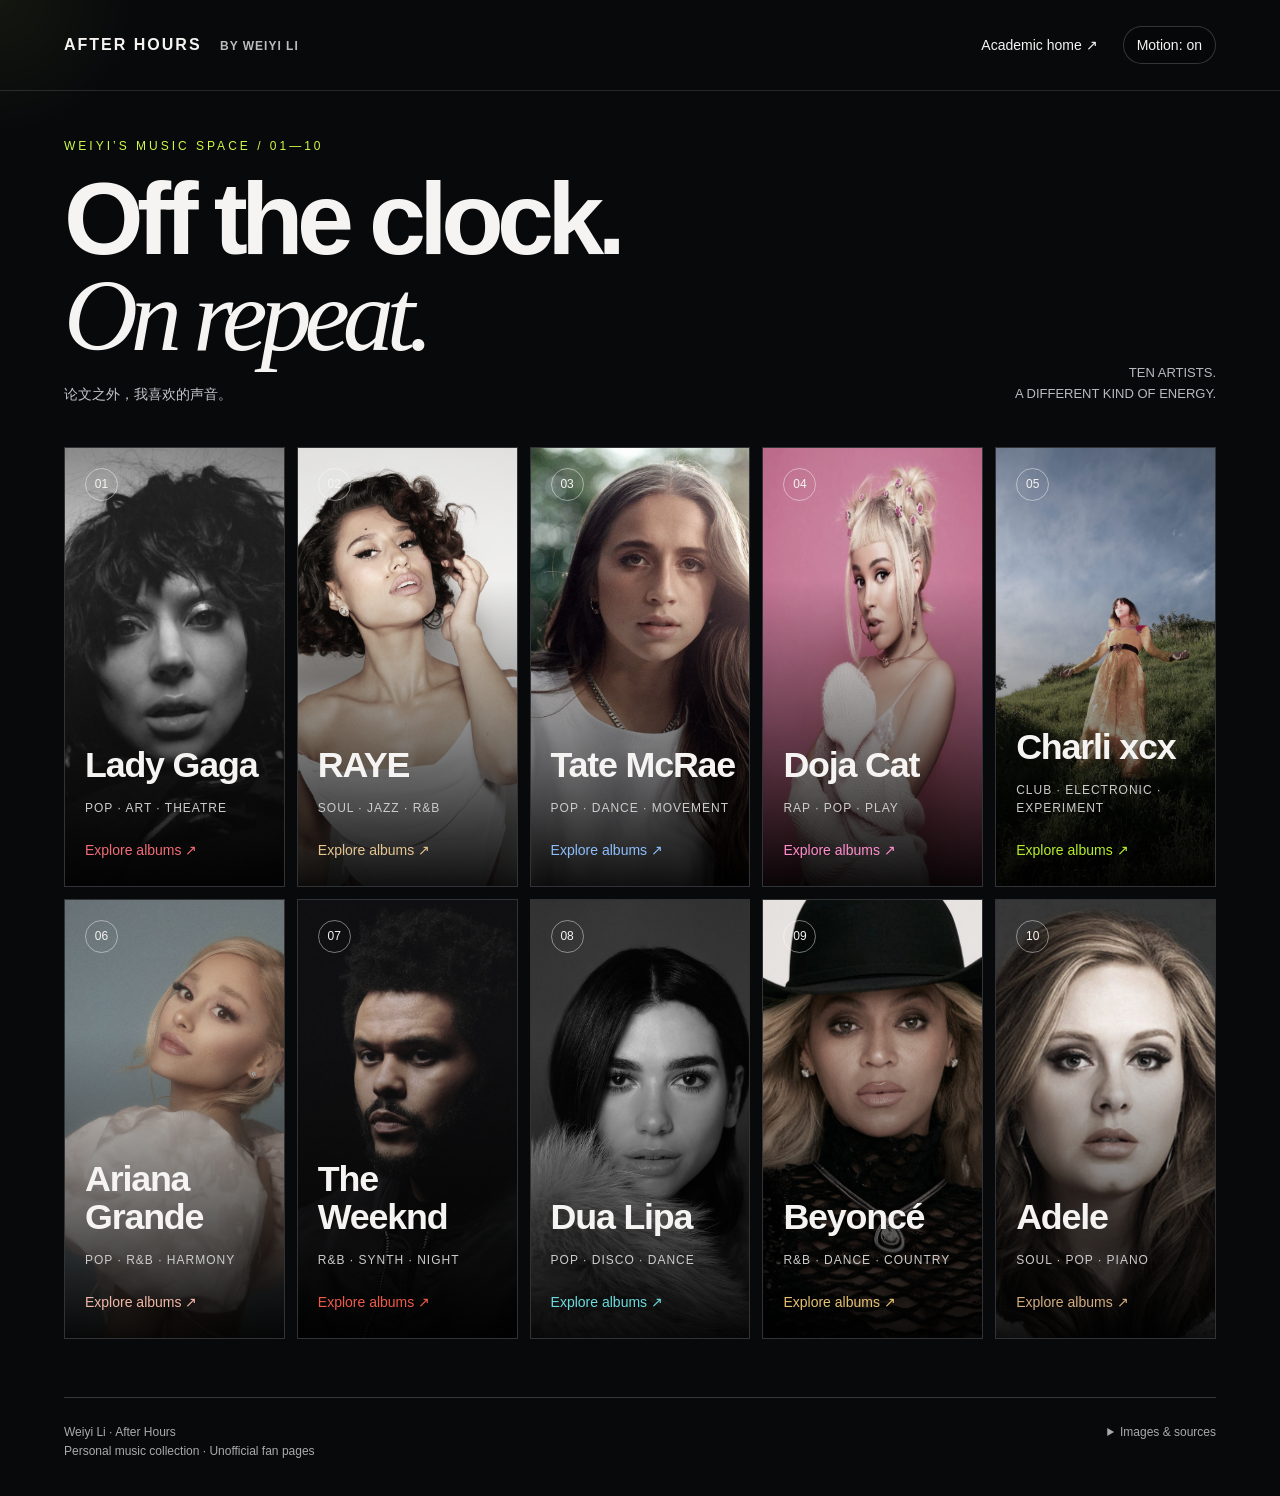
==== music/index.html @ f636c050 "Complete website: academic homepage + music collection with Raye and Ariana pages" ====
<!doctype html><html lang="en"><head><meta charset="utf-8"><meta name="viewport" content="width=device-width,initial-scale=1"><title>After Hours | Weiyi Li</title><meta name="description" content="After Hours: Weiyi Li's personal music space, featuring favorite artists and selected albums."><meta name="theme-color" content="#08090b"><link rel="stylesheet" href="music.css"><script src="music.js" defer></script></head><body style="--accent:#cdfa48"><a class="skip-link" href="#main">Skip to content</a><div class="scroll-progress" aria-hidden="true"></div><header class="music-nav"><a class="music-logo" href="index.html">AFTER HOURS <span>BY WEIYI LI</span></a><div class="nav-actions"><a href="../index.html">Academic home ↗</a><button class="motion-button" type="button" aria-pressed="true" aria-label="Toggle animated effects">Motion: on</button></div></header><main id="main"><div class="hub-intro"><div><p class="overline">WEIYI’S MUSIC SPACE / 01—10</p><h1>Off the clock.<br><em>On repeat.</em></h1><p lang="zh-CN">论文之外，我喜欢的声音。</p></div><div class="hub-note">TEN ARTISTS.<br>A DIFFERENT KIND OF ENERGY.</div></div><div class="artist-wall"><a class="artist-tile" href="lady-gaga/index.html" style="--accent:#f16b78;--pos:50% 36%"><img class="tile-photo" src="assets/lady-gaga.jpg" width="2048" height="2048" alt="Lady Gaga" decoding="async"><span class="tile-number">01</span><div class="tile-copy"><h2>Lady Gaga</h2><p>POP · ART · THEATRE</p><span class="enter">Explore albums ↗</span></div></a><a class="artist-tile" href="raye/index.html" style="--accent:#e6c591;--pos:50% 27%"><img class="tile-photo" src="assets/raye.jpg" width="1280" height="1280" alt="RAYE" decoding="async"><span class="tile-number">02</span><div class="tile-copy"><h2>RAYE</h2><p>SOUL · JAZZ · R&amp;B</p><span class="enter">Explore albums ↗</span></div></a><a class="artist-tile" href="tate-mcrae/index.html" style="--accent:#8cbdfd;--pos:50% 29%"><img class="tile-photo" src="assets/tate-mcrae.jpg" width="1170" height="1160" alt="Tate McRae" decoding="async"><span class="tile-number">03</span><div class="tile-copy"><h2>Tate McRae</h2><p>POP · DANCE · MOVEMENT</p><span class="enter">Explore albums ↗</span></div></a><a class="artist-tile" href="doja-cat/index.html" style="--accent:#ff8dcc;--pos:50% 25%"><img class="tile-photo" src="assets/doja-cat.jpg" width="1024" height="1024" alt="Doja Cat" decoding="async"><span class="tile-number">04</span><div class="tile-copy"><h2>Doja Cat</h2><p>RAP · POP · PLAY</p><span class="enter">Explore albums ↗</span></div></a><a class="artist-tile" href="charli-xcx/index.html" style="--accent:#b7ef2b;--pos:50% 60%"><img class="tile-photo" src="assets/charli-xcx.jpg" width="1600" height="2400" alt="Charli xcx" decoding="async"><span class="tile-number">05</span><div class="tile-copy"><h2>Charli xcx</h2><p>CLUB · ELECTRONIC · EXPERIMENT</p><span class="enter">Explore albums ↗</span></div></a><a class="artist-tile" href="ariana-grande/index.html" style="--accent:#f0b8a9;--pos:50% 28%"><img class="tile-photo" src="assets/ariana-grande.jpg" width="1000" height="1000" alt="Ariana Grande" decoding="async"><span class="tile-number">06</span><div class="tile-copy"><h2>Ariana Grande</h2><p>POP · R&amp;B · HARMONY</p><span class="enter">Explore albums ↗</span></div></a><a class="artist-tile" href="the-weeknd/index.html" style="--accent:#ef5a48;--pos:50% 30%"><img class="tile-photo" src="assets/the-weeknd.jpg" width="1000" height="1000" alt="The Weeknd" decoding="async"><span class="tile-number">07</span><div class="tile-copy"><h2>The Weeknd</h2><p>R&amp;B · SYNTH · NIGHT</p><span class="enter">Explore albums ↗</span></div></a><a class="artist-tile" href="dua-lipa/index.html" style="--accent:#6cdbde;--pos:50% 30%"><img class="tile-photo" src="assets/dua-lipa.jpg" width="1000" height="1334" alt="Dua Lipa" decoding="async"><span class="tile-number">08</span><div class="tile-copy"><h2>Dua Lipa</h2><p>POP · DISCO · DANCE</p><span class="enter">Explore albums ↗</span></div></a><a class="artist-tile" href="beyonce/index.html" style="--accent:#e7c273;--pos:50% 30%"><img class="tile-photo" src="assets/beyonce.jpg" width="1200" height="900" alt="Beyoncé" decoding="async"><span class="tile-number">09</span><div class="tile-copy"><h2>Beyoncé</h2><p>R&amp;B · DANCE · COUNTRY</p><span class="enter">Explore albums ↗</span></div></a><a class="artist-tile" href="adele/index.html" style="--accent:#d3ad82;--pos:50% 30%"><img class="tile-photo" src="assets/adele.jpg" width="1200" height="1200" alt="Adele" decoding="async"><span class="tile-number">10</span><div class="tile-copy"><h2>Adele</h2><p>SOUL · POP · PIANO</p><span class="enter">Explore albums ↗</span></div></a></div></main><footer class="music-footer"><p>Weiyi Li · After Hours<br>Personal music collection · Unofficial fan pages</p><details class="credits"><summary>Images &amp; sources</summary><p><a href="https://www.ladygaga.com/us-en/shop/products/artpop-black-vinyl" target="_blank" rel="noopener noreferrer">ARTPOP vinyl photograph: official Lady Gaga store</a></p><p><a href="https://shopca.ladygaga.com/products/mayhem-standard-140g-black-vinyl" target="_blank" rel="noopener noreferrer">MAYHEM vinyl photograph: official Lady Gaga store</a></p><p>Album artwork and release information: Apple Music. Album links open the corresponding release.</p><p>Lady Gaga — <a href="https://www.coveratlas.com/artists/lady-gaga-277293880/album-covers" target="_blank" rel="noopener noreferrer">Artist portrait via CoverAtlas / Apple Music</a></p><p>RAYE — <a href="https://artists.spotify.com/songwriter/1EOn1bt5GXJPBxrZZ7SUlg" target="_blank" rel="noopener noreferrer">Artist portrait via Spotify Songwriters</a></p><p>Tate McRae — <a href="https://vov.vn/giai-tri/10-nu-ca-si-tre-dang-thong-tri-playlist-va-bang-xep-hang-toan-cau-post1277303.vov" target="_blank" rel="noopener noreferrer">Artist portrait via VOV</a></p><p>Doja Cat — <a href="https://music.mxdwn.com/2021/06/21/new-york-city/rb-artist-doja-cat-to-perform-july-4th-show-in-coney-island/" target="_blank" rel="noopener noreferrer">2018 promotional photograph via mxdwn</a></p><p>Charli xcx — <a href="https://www.vogue.com/article/charli-xcx-interview-charli-album" target="_blank" rel="noopener noreferrer">Photograph by Tierney Gearon, Vogue, May 2019</a></p><p>Ariana Grande — <a href="https://www.republicrecords.com/pages/about" target="_blank" rel="noopener noreferrer">Artist portrait via Republic Records</a></p><p>The Weeknd — <a href="https://www.republicrecords.com/pages/about" target="_blank" rel="noopener noreferrer">Artist portrait via Republic Records</a></p><p>Dua Lipa — <a href="https://time.com/collections/next-generation-leaders/4971133/dua-lipa-head-next-generation-leaders/" target="_blank" rel="noopener noreferrer">Artist portrait via TIME</a></p><p>Beyoncé — <a href="https://www.harpersbazaar.com/culture/features/a37039502/beyonce-evolution-interview-2021/" target="_blank" rel="noopener noreferrer">Artist portrait via Harper’s Bazaar</a></p><p>Adele — <a href="https://yougov.co.uk/ratings/entertainment/fame/pop-artists/all" target="_blank" rel="noopener noreferrer">Artist portrait via YouGov</a></p><p>Images belong to their respective rights holders.</p></details></footer><div class="cursor-glow" aria-hidden="true"></div></body></html>
---- music/music.css ----
:root{--accent:#cdfa48;--bg:#08090b;--text:#f5f4f2;--dim:#b9bac0;--line:#ffffff30}*{box-sizing:border-box}html{scroll-behavior:smooth}body{margin:0;background:var(--bg);color:var(--text);font:16px/1.6 Arial,'PingFang SC','Microsoft YaHei',sans-serif}a{color:inherit;text-decoration:none}button{font:inherit;color:inherit;cursor:pointer}a:focus-visible,button:focus-visible{outline:2px solid var(--accent);outline-offset:6px}::selection{background:var(--accent);color:#000}.music-nav{position:absolute;z-index:5;top:0;left:0;right:0;display:flex;justify-content:space-between;align-items:center;padding:26px 5vw;gap:20px;font-size:14px;border-bottom:1px solid #ffffff20}.music-logo{font-size:16px;font-weight:800;letter-spacing:2px}.music-logo span{font-size:11px;letter-spacing:1px;color:#bbb;margin-left:12px}.nav-actions{display:flex;align-items:center;gap:25px}.motion-button{background:#0003;border:1px solid var(--line);border-radius:30px;padding:7px 13px;font-size:12px}.motion-button:hover{border-color:var(--accent)}.hub-intro{padding:137px 5vw 42px;display:flex;justify-content:space-between;align-items:end;gap:25px}.overline{font-size:12px;text-transform:uppercase;letter-spacing:3px;color:var(--accent);margin:0 0 15px}.hub-intro h1{font-size:clamp(50px,8vw,120px);font-weight:900;line-height:.94;letter-spacing:-.065em;margin:0}.hub-intro h1 em{font-family:Georgia,serif;font-weight:400;letter-spacing:-.07em}.hub-intro p:last-child{margin:18px 0 0;color:#c3c3ca;font-size:14px}.hub-note{font-size:13px;color:var(--dim);max-width:210px;text-align:right}.artist-wall{display:flex;height:520px;min-height:50vh;margin:0 5vw 58px;gap:8px}.artist-tile{min-width:0;flex:1;position:relative;overflow:hidden;isolation:isolate;transition:flex .65s cubic-bezier(.2,.7,.2,1);border:1px solid #ffffff20;background:#15161a}.tile-photo{position:absolute;inset:0;width:100%;height:100%;object-fit:cover;object-position:var(--pos,50% 30%);filter:saturate(.55);transition:transform .9s,filter .7s}.artist-tile::after{content:'';position:absolute;inset:0;background:linear-gradient(0deg,#000e,transparent 70%);z-index:0}.artist-tile:hover,.artist-tile:focus-visible{flex:1.6}.artist-tile:hover .tile-photo,.artist-tile:focus-visible .tile-photo{transform:scale(1.06);filter:saturate(1)}.tile-number{position:absolute;top:20px;left:20px;z-index:1;border:1px solid #ffffff70;border-radius:50%;width:33px;height:33px;display:grid;place-items:center;font-size:12px}.tile-copy{position:absolute;bottom:25px;left:20px;right:15px;z-index:1}.tile-copy h2{font-size:clamp(26px,3.1vw,49px);line-height:1.05;letter-spacing:-1.8px;margin:0 0 14px}.tile-copy p{font-size:11px;letter-spacing:1px;color:#ccc;text-transform:uppercase;margin:0}.tile-copy .enter{display:block;margin-top:22px;color:var(--accent);font-size:13px}.music-footer{margin:0 5vw;padding:25px 0 35px;border-top:1px solid var(--line);display:flex;justify-content:space-between;gap:30px;color:#aaa;font-size:12px}.music-footer p{margin:0}.music-footer a{text-decoration:underline;text-underline-offset:4px}.artist-hero{min-height:740px;height:90vh;max-height:1100px;position:relative;isolation:isolate;overflow:hidden;display:flex;align-items:flex-end;background:#141417}.hero-photo{position:absolute;inset:0;width:100%;height:100%;object-fit:cover;object-position:var(--pos,50% 30%);z-index:-3;animation:slow-pan 22s ease-in-out infinite alternate}.hero-shade{position:absolute;inset:0;z-index:-2;background:linear-gradient(90deg,#05060bbf,transparent 80%),linear-gradient(0deg,var(--bg) 0%,#08090b45 55%,#08090b45)}.hero-wash{position:absolute;inset:0;z-index:-1;pointer-events:none;background:radial-gradient(ellipse at 85% 75%,var(--accent),transparent 65%);opacity:.1;mix-blend-mode:screen;animation:wash 8s ease-in-out infinite alternate}.hero-content{padding:150px 5vw 60px;width:100%}.artist-index{display:flex;align-items:center;gap:15px;font-size:12px;letter-spacing:3px;text-transform:uppercase;margin-bottom:24px}.artist-index i{display:block;width:42px;height:1px;background:var(--accent)}.artist-hero h1{font-size:clamp(80px,15vw,230px);line-height:.86;letter-spacing:-.07em;text-transform:uppercase;font-weight:900;margin:0 0 30px;max-width:1300px;animation:rise .8s both}.artist-hero.raye h1{font-family:Georgia,serif;font-weight:400;letter-spacing:-.07em;font-style:italic}.artist-hero.charli-xcx h1{font-family:Arial,sans-serif;letter-spacing:-.09em;text-transform:lowercase}.hero-bottom{display:flex;justify-content:space-between;align-items:flex-end;gap:25px}.hero-bottom p{margin:0;color:#d6d6db;font-size:16px;max-width:440px;animation:rise 1s both}.album-jump{border:1px solid #ffffff65;border-radius:50%;width:85px;height:85px;display:grid;place-items:center;font-size:25px;transition:background .3s,color .3s;flex-shrink:0}.album-jump:hover{background:var(--accent);color:#000;border-color:var(--accent)}.artist-tabs{display:flex;justify-content:space-between;gap:16px;margin:0 5vw;border-bottom:1px solid var(--line);padding:25px 0;font-size:14px;overflow-x:auto}.artist-tabs a{white-space:nowrap;color:#aaa;transition:color .2s}.artist-tabs a[aria-current=page],.artist-tabs a:hover{color:var(--accent)}.album-section{margin:0 5vw;padding:66px 0 75px;scroll-margin-top:20px}.album-heading{display:flex;align-items:end;justify-content:space-between;gap:24px;margin-bottom:36px}.album-heading h2{font-size:clamp(38px,5vw,68px);line-height:1;margin:0;letter-spacing:-2px}.album-heading p{font-size:13px;color:var(--dim);margin:0}.album-grid{display:grid;grid-template-columns:repeat(3,minmax(0,1fr));gap:42px 28px}.album-card{min-width:0;opacity:1;transform:none}.album-art{position:relative;aspect-ratio:1;display:block;perspective:1000px}.album-art img{width:100%;height:100%;object-fit:cover;border:1px solid #ffffff20;transform:rotateX(var(--rx,0deg)) rotateY(var(--ry,0deg));transition:transform .25s,box-shadow .4s;box-shadow:0 15px 35px #0004}.album-art:hover img{box-shadow:0 25px 70px #000b}.album-open{position:absolute;bottom:15px;right:15px;background:#050509dc;border:1px solid #ffffff66;border-radius:30px;padding:7px 14px;font-size:12px;opacity:0;transform:translateY(6px);transition:.25s}.album-art:hover .album-open,.album-art:focus-visible .album-open{opacity:1;transform:none}.album-meta{display:flex;justify-content:space-between;align-items:baseline;gap:15px;margin-top:17px}.album-meta h3{font-size:17px;line-height:1.4;font-weight:500;margin:0}.album-meta span{font-size:13px;color:var(--accent);white-space:nowrap}.album-type{font-size:12px;color:#aaa;margin:5px 0 0}.next-artist{display:flex;align-items:center;justify-content:space-between;gap:20px;padding:42px 5vw 55px;border-top:1px solid var(--line)}.next-artist p{font-size:12px;text-transform:uppercase;letter-spacing:2px;color:#aaa;margin:0 0 8px}.next-artist strong{font-size:clamp(28px,4vw,58px);letter-spacing:-2px}.next-arrow{font-size:52px;color:var(--accent)}details.credits{font-size:12px;color:#aaa;max-width:600px}details.credits summary{cursor:pointer;margin-bottom:8px}details.credits a{text-decoration:underline}.cursor-glow{position:fixed;z-index:8;left:var(--cx,50%);top:var(--cy,50%);width:260px;height:260px;transform:translate(-50%,-50%);border-radius:50%;background:radial-gradient(circle,var(--accent),transparent 70%);opacity:.055;pointer-events:none;mix-blend-mode:screen}.scroll-progress{position:fixed;top:0;left:0;z-index:20;height:2px;width:var(--progress,0%);background:var(--accent)}.motion-off *{animation:none!important;transition:none!important}.motion-off .cursor-glow{display:none}@keyframes slow-pan{from{transform:scale(1)}to{transform:scale(1.07)}}@keyframes wash{from{opacity:.08}to{opacity:.18}}@keyframes rise{from{opacity:0;transform:translateY(28px)}to{opacity:1;transform:translateY(0)}}@media(max-width:900px){.music-logo span{display:none}.artist-wall{height:480px;margin:0 4vw 40px}.tile-copy{left:12px;bottom:20px}.tile-copy h2{font-size:30px}.tile-copy p{font-size:10px}.tile-number{left:12px;top:15px}.nav-actions{gap:15px}.artist-hero{min-height:650px}.album-grid{grid-template-columns:repeat(2,minmax(0,1fr))}.hub-intro{padding-top:125px}.hub-note{display:none}}@media(max-width:600px){.music-nav{padding:20px 5vw;font-size:12px}.music-logo{font-size:13px;letter-spacing:1px}.nav-actions{gap:12px}.motion-button{font-size:11px;padding:6px 9px}.hub-intro{padding:110px 5vw 32px}.hub-intro h1{font-size:65px}.artist-wall{display:grid;height:auto;min-height:0;grid-template-columns:repeat(2,minmax(0,1fr));gap:10px;margin:0 5vw 40px}.artist-tile{height:310px}.artist-tile:last-child{grid-column:1/-1;height:290px}.tile-copy h2{font-size:34px}.tile-copy .enter{margin-top:15px}.artist-hero{min-height:640px;height:85svh;max-height:900px}.hero-content{padding-bottom:40px}.artist-hero h1{font-size:20vw;letter-spacing:-.07em}.hero-bottom p{font-size:14px;max-width:75%}.album-jump{width:55px;height:55px;font-size:20px}.artist-index{font-size:10px;letter-spacing:2px}.artist-tabs{font-size:12px;gap:24px;padding:20px 0}.album-section{padding:45px 0}.album-heading{display:block}.album-heading p{margin-top:13px}.album-grid{gap:28px 16px}.album-meta{display:block;margin-top:12px}.album-meta h3{font-size:15px}.album-meta span{font-size:12px;display:block;margin-top:5px}.album-open{opacity:1;transform:none;font-size:10px;right:8px;bottom:8px;padding:5px 9px}.music-footer{flex-direction:column;gap:15px}.cursor-glow{display:none}.next-artist{padding-top:30px;padding-bottom:35px}}@media(prefers-reduced-motion:reduce){html{scroll-behavior:auto}*,*::before,*::after{animation:none!important;transition:none!important}.cursor-glow{display:none}}@media(hover:none){.album-open{opacity:1;transform:none}.artist-tile .tile-photo{filter:none}.cursor-glow{display:none}}
.skip-link{position:absolute;top:-100px;left:15px;background:#fff;color:#08090b;padding:10px 16px;z-index:50}.skip-link:focus{top:10px}.motion-off .album-art img,.motion-off .tile-photo{transform:none!important}html:has(body.motion-off){scroll-behavior:auto}.artist-tabs a,.motion-button{font-size:14px}.tile-copy p{font-size:12px}.tile-copy .enter{font-size:14px}.album-open{font-size:12px}.music-logo span{font-size:12px}@media(max-width:600px){.music-nav{padding:18px 4vw;gap:10px}.nav-actions{gap:10px}.music-logo{font-size:12px;letter-spacing:.7px}.motion-button{font-size:12px}.music-nav .nav-actions>a{font-size:12px}.artist-tabs a{font-size:14px}.artist-index{font-size:12px;letter-spacing:1px}.tile-copy p{font-size:12px;letter-spacing:0}.hero-content{padding-top:130px}}

/* Ten artists, with room for every portrait and name. */
.artist-wall{display:grid;grid-template-columns:repeat(5,minmax(0,1fr));height:auto;min-height:0;gap:12px}.artist-tile{height:440px}.tile-copy h2{font-size:clamp(26px,2.8vw,45px);letter-spacing:-1.2px;overflow-wrap:normal}.artist-tile:hover,.artist-tile:focus-visible{flex:initial}.artist-hero.adele h1{font-family:Georgia,serif;font-weight:400;letter-spacing:-.06em}.artist-hero.ariana-grande h1{font-family:Georgia,serif;font-weight:400;text-transform:none;letter-spacing:-.065em}.artist-hero.beyonce h1{letter-spacing:-.05em}.artist-tabs{justify-content:flex-start;gap:28px}.tile-copy p{line-height:1.5}.tile-copy{right:12px}.artist-index{flex-wrap:wrap}@media(max-width:1050px){.artist-wall{grid-template-columns:repeat(3,minmax(0,1fr))}.artist-tile{height:420px}.tile-copy h2{font-size:38px}}@media(max-width:600px){.artist-wall{grid-template-columns:repeat(2,minmax(0,1fr))}.artist-tile,.artist-tile:last-child{grid-column:auto;height:320px}.tile-copy h2{font-size:31px}.artist-tabs{gap:24px}}@media(max-width:360px){.artist-wall{grid-template-columns:1fr}.artist-tile,.artist-tile:last-child{height:390px}.tile-copy h2{font-size:40px}}
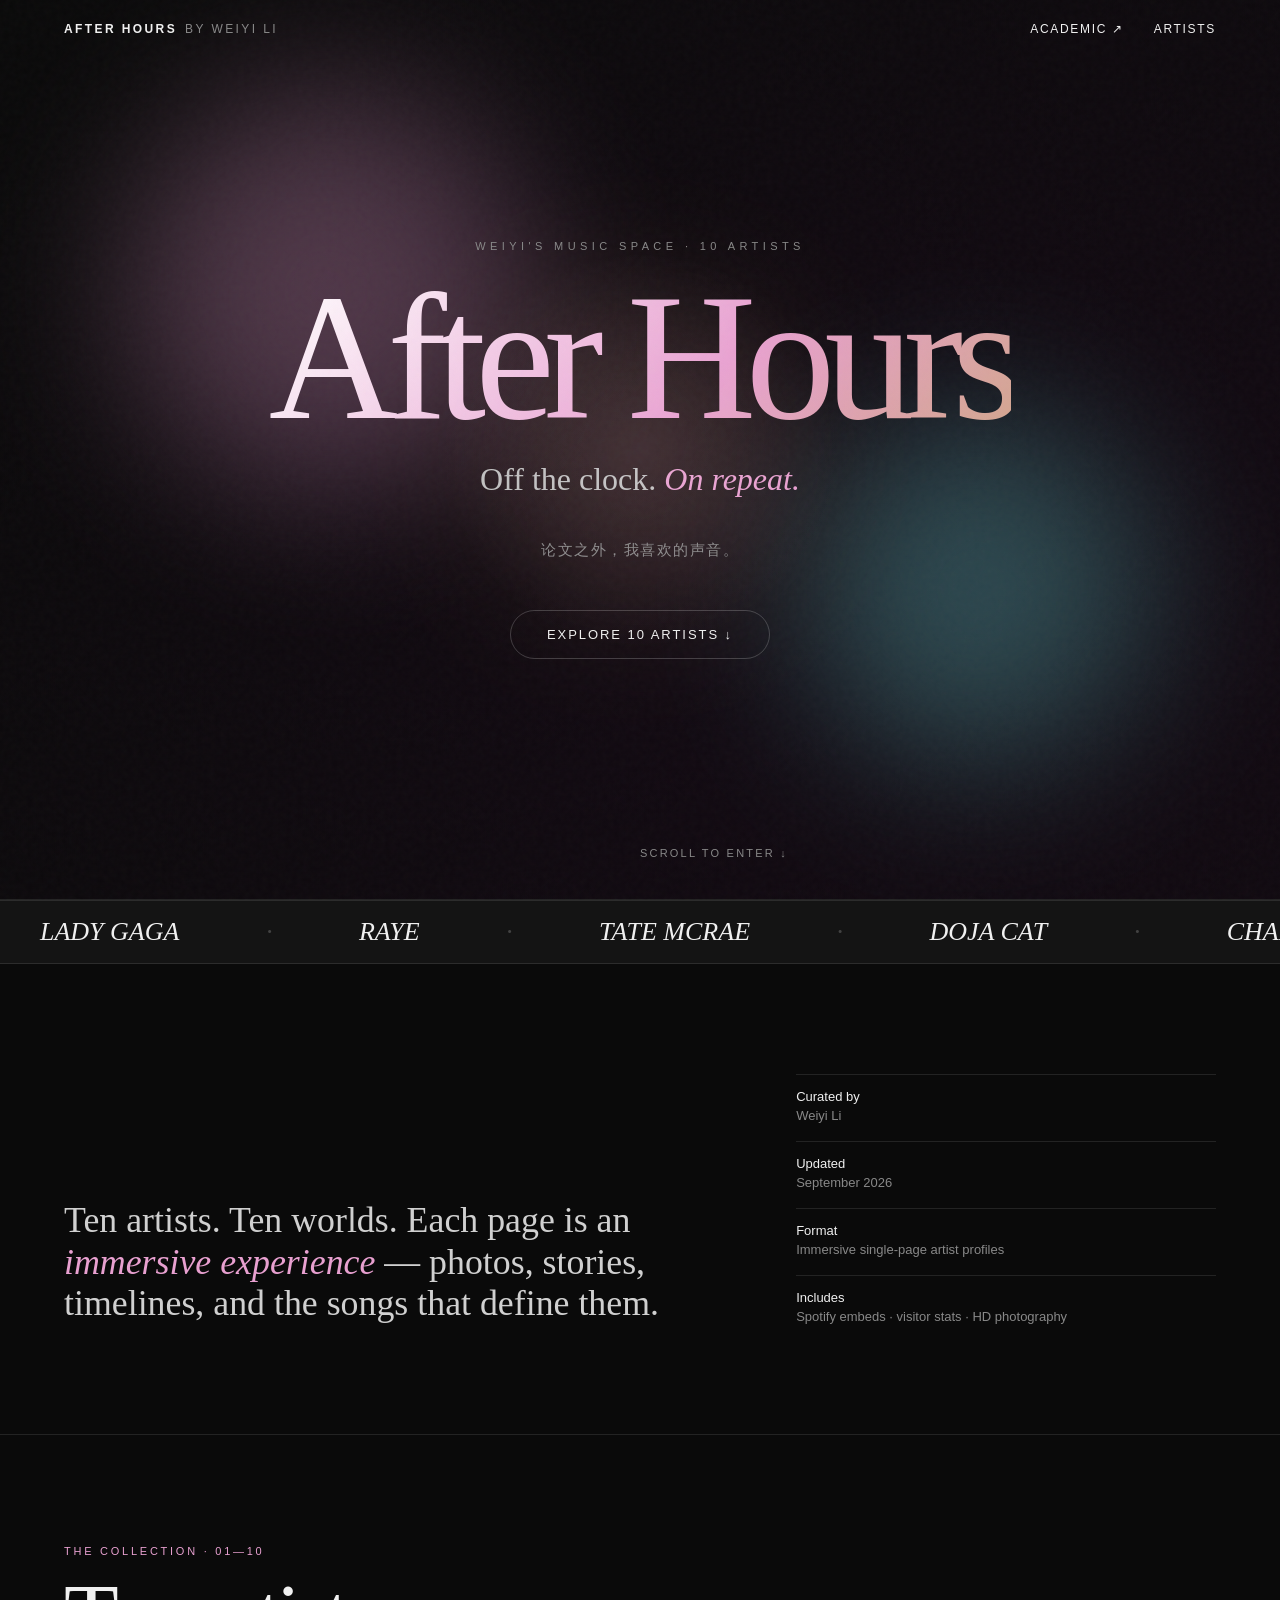
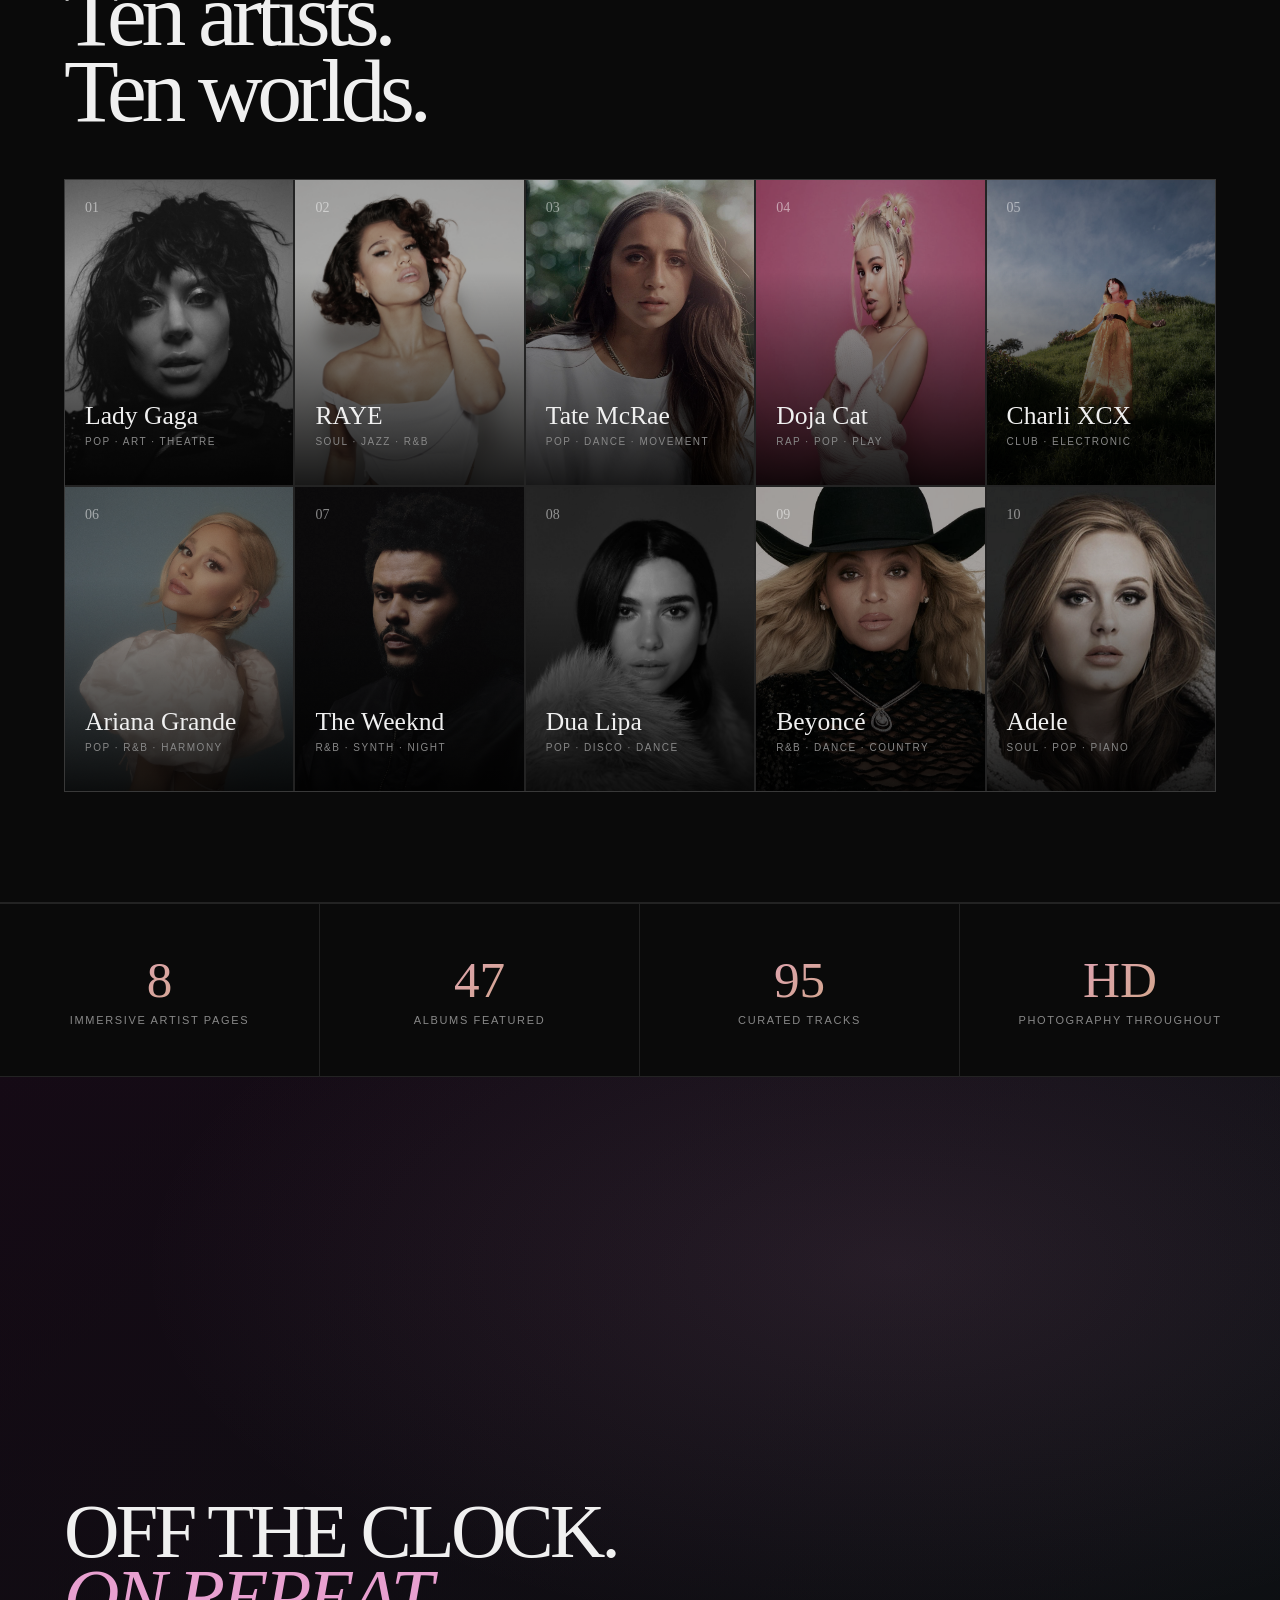
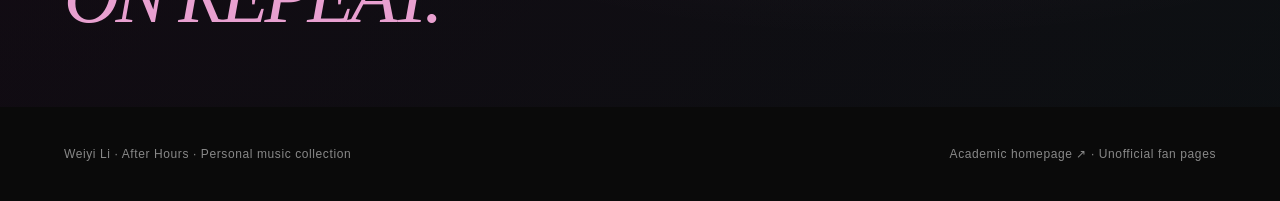
==== commit cd9cbd2e: "Redesign music homepage as immersive experience - hero with animated gradient, artist card grid with" ====
--- a/music/index.html
+++ b/music/index.html
@@ -1 +1,277 @@
-<!doctype html><html lang="en"><head><meta charset="utf-8"><meta name="viewport" content="width=device-width,initial-scale=1"><title>After Hours | Weiyi Li</title><meta name="description" content="After Hours: Weiyi Li's personal music space, featuring favorite artists and selected albums."><meta name="theme-color" content="#08090b"><link rel="stylesheet" href="music.css"><script src="music.js" defer></script></head><body style="--accent:#cdfa48"><a class="skip-link" href="#main">Skip to content</a><div class="scroll-progress" aria-hidden="true"></div><header class="music-nav"><a class="music-logo" href="index.html">AFTER HOURS <span>BY WEIYI LI</span></a><div class="nav-actions"><a href="../index.html">Academic home ↗</a><button class="motion-button" type="button" aria-pressed="true" aria-label="Toggle animated effects">Motion: on</button></div></header><main id="main"><div class="hub-intro"><div><p class="overline">WEIYI’S MUSIC SPACE / 01—10</p><h1>Off the clock.<br><em>On repeat.</em></h1><p lang="zh-CN">论文之外，我喜欢的声音。</p></div><div class="hub-note">TEN ARTISTS.<br>A DIFFERENT KIND OF ENERGY.</div></div><div class="artist-wall"><a class="artist-tile" href="lady-gaga/index.html" style="--accent:#f16b78;--pos:50% 36%"><img class="tile-photo" src="assets/lady-gaga.jpg" width="2048" height="2048" alt="Lady Gaga" decoding="async"><span class="tile-number">01</span><div class="tile-copy"><h2>Lady Gaga</h2><p>POP · ART · THEATRE</p><span class="enter">Explore albums ↗</span></div></a><a class="artist-tile" href="raye/index.html" style="--accent:#e6c591;--pos:50% 27%"><img class="tile-photo" src="assets/raye.jpg" width="1280" height="1280" alt="RAYE" decoding="async"><span class="tile-number">02</span><div class="tile-copy"><h2>RAYE</h2><p>SOUL · JAZZ · R&amp;B</p><span class="enter">Explore albums ↗</span></div></a><a class="artist-tile" href="tate-mcrae/index.html" style="--accent:#8cbdfd;--pos:50% 29%"><img class="tile-photo" src="assets/tate-mcrae.jpg" width="1170" height="1160" alt="Tate McRae" decoding="async"><span class="tile-number">03</span><div class="tile-copy"><h2>Tate McRae</h2><p>POP · DANCE · MOVEMENT</p><span class="enter">Explore albums ↗</span></div></a><a class="artist-tile" href="doja-cat/index.html" style="--accent:#ff8dcc;--pos:50% 25%"><img class="tile-photo" src="assets/doja-cat.jpg" width="1024" height="1024" alt="Doja Cat" decoding="async"><span class="tile-number">04</span><div class="tile-copy"><h2>Doja Cat</h2><p>RAP · POP · PLAY</p><span class="enter">Explore albums ↗</span></div></a><a class="artist-tile" href="charli-xcx/index.html" style="--accent:#b7ef2b;--pos:50% 60%"><img class="tile-photo" src="assets/charli-xcx.jpg" width="1600" height="2400" alt="Charli xcx" decoding="async"><span class="tile-number">05</span><div class="tile-copy"><h2>Charli xcx</h2><p>CLUB · ELECTRONIC · EXPERIMENT</p><span class="enter">Explore albums ↗</span></div></a><a class="artist-tile" href="ariana-grande/index.html" style="--accent:#f0b8a9;--pos:50% 28%"><img class="tile-photo" src="assets/ariana-grande.jpg" width="1000" height="1000" alt="Ariana Grande" decoding="async"><span class="tile-number">06</span><div class="tile-copy"><h2>Ariana Grande</h2><p>POP · R&amp;B · HARMONY</p><span class="enter">Explore albums ↗</span></div></a><a class="artist-tile" href="the-weeknd/index.html" style="--accent:#ef5a48;--pos:50% 30%"><img class="tile-photo" src="assets/the-weeknd.jpg" width="1000" height="1000" alt="The Weeknd" decoding="async"><span class="tile-number">07</span><div class="tile-copy"><h2>The Weeknd</h2><p>R&amp;B · SYNTH · NIGHT</p><span class="enter">Explore albums ↗</span></div></a><a class="artist-tile" href="dua-lipa/index.html" style="--accent:#6cdbde;--pos:50% 30%"><img class="tile-photo" src="assets/dua-lipa.jpg" width="1000" height="1334" alt="Dua Lipa" decoding="async"><span class="tile-number">08</span><div class="tile-copy"><h2>Dua Lipa</h2><p>POP · DISCO · DANCE</p><span class="enter">Explore albums ↗</span></div></a><a class="artist-tile" href="beyonce/index.html" style="--accent:#e7c273;--pos:50% 30%"><img class="tile-photo" src="assets/beyonce.jpg" width="1200" height="900" alt="Beyoncé" decoding="async"><span class="tile-number">09</span><div class="tile-copy"><h2>Beyoncé</h2><p>R&amp;B · DANCE · COUNTRY</p><span class="enter">Explore albums ↗</span></div></a><a class="artist-tile" href="adele/index.html" style="--accent:#d3ad82;--pos:50% 30%"><img class="tile-photo" src="assets/adele.jpg" width="1200" height="1200" alt="Adele" decoding="async"><span class="tile-number">10</span><div class="tile-copy"><h2>Adele</h2><p>SOUL · POP · PIANO</p><span class="enter">Explore albums ↗</span></div></a></div></main><footer class="music-footer"><p>Weiyi Li · After Hours<br>Personal music collection · Unofficial fan pages</p><details class="credits"><summary>Images &amp; sources</summary><p><a href="https://www.ladygaga.com/us-en/shop/products/artpop-black-vinyl" target="_blank" rel="noopener noreferrer">ARTPOP vinyl photograph: official Lady Gaga store</a></p><p><a href="https://shopca.ladygaga.com/products/mayhem-standard-140g-black-vinyl" target="_blank" rel="noopener noreferrer">MAYHEM vinyl photograph: official Lady Gaga store</a></p><p>Album artwork and release information: Apple Music. Album links open the corresponding release.</p><p>Lady Gaga — <a href="https://www.coveratlas.com/artists/lady-gaga-277293880/album-covers" target="_blank" rel="noopener noreferrer">Artist portrait via CoverAtlas / Apple Music</a></p><p>RAYE — <a href="https://artists.spotify.com/songwriter/1EOn1bt5GXJPBxrZZ7SUlg" target="_blank" rel="noopener noreferrer">Artist portrait via Spotify Songwriters</a></p><p>Tate McRae — <a href="https://vov.vn/giai-tri/10-nu-ca-si-tre-dang-thong-tri-playlist-va-bang-xep-hang-toan-cau-post1277303.vov" target="_blank" rel="noopener noreferrer">Artist portrait via VOV</a></p><p>Doja Cat — <a href="https://music.mxdwn.com/2021/06/21/new-york-city/rb-artist-doja-cat-to-perform-july-4th-show-in-coney-island/" target="_blank" rel="noopener noreferrer">2018 promotional photograph via mxdwn</a></p><p>Charli xcx — <a href="https://www.vogue.com/article/charli-xcx-interview-charli-album" target="_blank" rel="noopener noreferrer">Photograph by Tierney Gearon, Vogue, May 2019</a></p><p>Ariana Grande — <a href="https://www.republicrecords.com/pages/about" target="_blank" rel="noopener noreferrer">Artist portrait via Republic Records</a></p><p>The Weeknd — <a href="https://www.republicrecords.com/pages/about" target="_blank" rel="noopener noreferrer">Artist portrait via Republic Records</a></p><p>Dua Lipa — <a href="https://time.com/collections/next-generation-leaders/4971133/dua-lipa-head-next-generation-leaders/" target="_blank" rel="noopener noreferrer">Artist portrait via TIME</a></p><p>Beyoncé — <a href="https://www.harpersbazaar.com/culture/features/a37039502/beyonce-evolution-interview-2021/" target="_blank" rel="noopener noreferrer">Artist portrait via Harper’s Bazaar</a></p><p>Adele — <a href="https://yougov.co.uk/ratings/entertainment/fame/pop-artists/all" target="_blank" rel="noopener noreferrer">Artist portrait via YouGov</a></p><p>Images belong to their respective rights holders.</p></details></footer><div class="cursor-glow" aria-hidden="true"></div></body></html>+<!doctype html>
+<html lang="en">
+<head>
+<meta charset="utf-8">
+<meta name="viewport" content="width=device-width,initial-scale=1">
+<title>After Hours — Weiyi's Music Space</title>
+<meta name="description" content="After Hours: Weiyi Li's personal music space, featuring 10 immersive artist pages.">
+<style>
+:root{
+  --bg:#0a0a0a;
+  --bg2:#141414;
+  --fg:#f0f0f0;
+  --muted:#888;
+  --line:rgba(255,255,255,.1);
+  --accent:#e8a0d0;
+  --serif:Georgia,'Times New Roman',serif;
+}
+*{box-sizing:border-box}
+html{scroll-behavior:smooth}
+body{margin:0;background:var(--bg);color:var(--fg);font-family:Inter,Arial,sans-serif;overflow-x:hidden}
+a{color:inherit;text-decoration:none}
+
+.scroll-progress{position:fixed;top:0;left:0;z-index:200;height:2px;width:0;background:linear-gradient(90deg,#e8a0d0,#c9a96e,#6cdbde,#b7ef2b);transition:width .1s linear}
+.grain{position:fixed;inset:0;pointer-events:none;z-index:100;opacity:.05;background-image:url("data:image/svg+xml,%3Csvg viewBox='0 0 180 180' xmlns='http://www.w3.org/2000/svg'%3E%3Cfilter id='n'%3E%3CfeTurbulence type='fractalNoise' baseFrequency='.85' numOctaves='4' stitchTiles='stitch'/%3E%3C/filter%3E%3Crect width='100%25' height='100%25' filter='url(%23n)' opacity='.55'/%3E%3C/svg%3E")}
+.cursor-glow{position:fixed;z-index:90;left:50%;top:50%;width:400px;height:400px;transform:translate(-50%,-50%);border-radius:50%;background:radial-gradient(circle,rgba(232,160,208,.12),transparent 70%);pointer-events:none;mix-blend-mode:screen;transition:opacity .3s}
+
+header{position:fixed;top:0;left:0;right:0;z-index:150;padding:22px 5vw;display:flex;justify-content:space-between;align-items:center;font-size:12px;letter-spacing:.14em;text-transform:uppercase}
+header .logo{font-weight:600;letter-spacing:.2em}
+header .logo span{color:var(--muted);font-weight:400;margin-left:8px}
+header nav{display:flex;gap:30px}
+header nav a{transition:opacity .3s}
+header nav a:hover{opacity:.6}
+
+.hero{height:100svh;min-height:720px;position:relative;display:flex;align-items:center;justify-content:center;padding:8vw 5vw;overflow:hidden;text-align:center}
+.hero-bg{position:absolute;inset:0;background:linear-gradient(135deg,#0a0a0a 0%,#1a0a1a 25%,#0a1a1a 50%,#1a1a0a 75%,#0a0a0a 100%);background-size:400% 400%;animation:gradientShift 20s ease infinite}
+@keyframes gradientShift{0%{background-position:0% 50%}50%{background-position:100% 50%}100%{background-position:0% 50%}}
+.hero-bg:after{content:"";position:absolute;inset:0;background:radial-gradient(ellipse at 50% 50%,transparent 0%,rgba(10,10,10,.6) 100%)}
+.hero-orb{position:absolute;border-radius:50%;filter:blur(80px);opacity:.3;animation:float 8s ease-in-out infinite}
+.orb-1{width:400px;height:400px;background:#e8a0d0;top:10%;left:10%;animation-delay:0s}
+.orb-2{width:350px;height:350px;background:#6cdbde;bottom:15%;right:10%;animation-delay:-3s}
+.orb-3{width:300px;height:300px;background:#c9a96e;top:50%;left:50%;transform:translate(-50%,-50%);animation-delay:-5s;opacity:.15}
+@keyframes float{0%,100%{transform:translate(0,0) scale(1)}50%{transform:translate(30px,-30px) scale(1.1)}}
+.hero-content{position:relative;z-index:2;max-width:900px}
+.kicker{font-size:11px;letter-spacing:.4em;text-transform:uppercase;color:var(--muted);margin-bottom:30px;animation:fadeUp 1s .2s both}
+h1{font:500 clamp(70px,14vw,200px)/.85 var(--serif);letter-spacing:-.06em;margin:0 0 25px;background:linear-gradient(135deg,#fff 0%,#e8a0d0 30%,#c9a96e 60%,#6cdbde 100%);-webkit-background-clip:text;background-clip:text;-webkit-text-fill-color:transparent;animation:fadeUp 1s .4s both,shimmer 8s ease-in-out 1s infinite;background-size:200% 200%}
+@keyframes shimmer{0%,100%{background-position:0% 50%}50%{background-position:100% 50%}}
+.hero-sub{font:400 clamp(20px,2.5vw,32px)/1.3 var(--serif);color:#c0c0c0;max-width:600px;margin:0 auto 40px;animation:fadeUp 1s .6s both}
+.hero-sub em{color:var(--accent);font-style:italic}
+.hero-cn{font-size:15px;color:var(--muted);letter-spacing:.1em;margin-bottom:50px;animation:fadeUp 1s .7s both}
+.hero-cta{display:inline-flex;align-items:center;gap:12px;padding:16px 36px;border:1px solid rgba(255,255,255,.2);border-radius:50px;font-size:13px;letter-spacing:.15em;text-transform:uppercase;transition:all .4s;animation:fadeUp 1s .8s both;cursor:pointer;background:transparent;color:var(--fg)}
+.hero-cta:hover{background:rgba(255,255,255,.08);border-color:rgba(255,255,255,.4);transform:translateY(-2px)}
+.scroll-hint{position:absolute;bottom:40px;left:50%;transform:translateX(-50%);font-size:11px;letter-spacing:.2em;text-transform:uppercase;color:var(--muted);animation:fadeUp 1s 1s both,bounce 2s 1.8s infinite}
+@keyframes fadeUp{from{opacity:0;transform:translateY(40px)}to{opacity:1;transform:none}}
+@keyframes bounce{0%,100%{transform:translateX(-50%) translateY(0)}50%{transform:translateX(-50%) translateY(8px)}}
+
+.marquee{overflow:hidden;border-top:1px solid var(--line);border-bottom:1px solid var(--line);white-space:nowrap;padding:18px 0;background:var(--bg2)}
+.marquee-inner{display:inline-block;font:italic 500 26px/1 var(--serif);color:var(--muted);animation:marquee 40s linear infinite}
+.marquee-inner span{margin:0 40px;opacity:.4}
+.marquee-inner .name{color:var(--fg);opacity:1}
+@keyframes marquee{to{transform:translateX(-50%)}}
+
+section{padding:110px 5vw;border-bottom:1px solid var(--line)}
+.eyebrow{font-size:11px;letter-spacing:.25em;text-transform:uppercase;color:var(--accent);margin-bottom:20px}
+.title{font:500 clamp(48px,7vw,110px)/.85 var(--serif);letter-spacing:-.06em;margin:0 0 50px}
+
+.intro-grid{display:grid;grid-template-columns:1.2fr .8fr;gap:8vw;align-items:end}
+.intro-grid p{font:400 clamp(22px,2.8vw,40px)/1.15 var(--serif);margin:0;color:#d0d0d0}
+.intro-grid p em{color:var(--accent);font-style:italic}
+.meta{display:grid;gap:18px;color:var(--muted);font-size:13px}
+.meta div{border-top:1px solid var(--line);padding-top:14px}
+.meta strong{color:var(--fg);font-weight:500;display:block;margin-bottom:4px}
+
+.artist-grid{display:grid;grid-template-columns:repeat(5,1fr);gap:2px;background:var(--line);border:1px solid var(--line)}
+.artist-card{position:relative;aspect-ratio:3/4;overflow:hidden;background:var(--bg2);cursor:pointer;transition:all .5s cubic-bezier(.2,.7,.2,1)}
+.artist-card:hover{z-index:2}
+.artist-card .card-img{position:absolute;inset:0;width:100%;height:100%;object-fit:cover;transition:transform .8s cubic-bezier(.2,.7,.2,1),filter .5s;filter:saturate(.7) brightness(.7)}
+.artist-card:hover .card-img{transform:scale(1.08);filter:saturate(1) brightness(.9)}
+.artist-card .card-overlay{position:absolute;inset:0;background:linear-gradient(180deg,transparent 30%,rgba(0,0,0,.85) 100%);transition:opacity .5s}
+.artist-card .card-glow{position:absolute;inset:0;opacity:0;transition:opacity .5s;pointer-events:none}
+.artist-card:hover .card-glow{opacity:1}
+.artist-card .card-number{position:absolute;top:20px;left:20px;font:500 14px var(--serif);color:rgba(255,255,255,.5);z-index:2;transition:color .3s}
+.artist-card:hover .card-number{color:var(--card-accent)}
+.artist-card .card-info{position:absolute;bottom:0;left:0;right:0;padding:25px 20px;z-index:2;transform:translateY(10px);transition:transform .5s}
+.artist-card:hover .card-info{transform:translateY(0)}
+.artist-card .card-info h3{font:500 clamp(20px,2vw,28px)/1.1 var(--serif);margin:0 0 6px;transition:color .3s}
+.artist-card:hover .card-info h3{color:var(--card-accent)}
+.artist-card .card-info p{font-size:10px;letter-spacing:.15em;text-transform:uppercase;color:var(--muted);margin:0 0 12px}
+.artist-card .card-enter{font-size:10px;letter-spacing:.15em;text-transform:uppercase;color:var(--card-accent);opacity:0;transform:translateY(10px);transition:all .4s .1s}
+.artist-card:hover .card-enter{opacity:1;transform:translateY(0)}
+
+.stats-bar{display:grid;grid-template-columns:repeat(4,1fr);border-top:1px solid var(--line);border-bottom:1px solid var(--line);background:var(--bg)}
+.stat{padding:50px 30px;text-align:center;border-right:1px solid var(--line);transition:background .4s}
+.stat:last-child{border-right:0}
+.stat:hover{background:rgba(255,255,255,.03)}
+.stat-num{font:500 clamp(36px,4vw,56px)/1 var(--serif);background:linear-gradient(135deg,#e8a0d0,#c9a96e);-webkit-background-clip:text;background-clip:text;-webkit-text-fill-color:transparent;margin-bottom:8px}
+.stat-label{font-size:11px;letter-spacing:.15em;text-transform:uppercase;color:var(--muted)}
+
+.footer-img{height:70svh;min-height:500px;position:relative;background:linear-gradient(0deg,rgba(10,10,10,.8),rgba(10,10,10,.3)),linear-gradient(135deg,#1a0a1a,#0a1a1a,#1a1a0a);background-size:300% 300%;animation:gradientShift 15s ease infinite;display:flex;align-items:flex-end;padding:6vw 5vw;overflow:hidden}
+.footer-img:after{content:"";position:absolute;inset:0;background:radial-gradient(ellipse at 70% 30%,rgba(232,160,208,.1),transparent 60%)}
+.footer-img div{position:relative;z-index:2;font:500 clamp(40px,6vw,100px)/.85 var(--serif);letter-spacing:-.05em;color:var(--fg)}
+.footer-img div em{color:var(--accent);font-style:italic}
+.footer-bottom{padding:40px 5vw;display:flex;justify-content:space-between;align-items:center;font-size:12px;color:var(--muted);letter-spacing:.05em}
+.footer-bottom a{transition:color .3s}
+.footer-bottom a:hover{color:var(--fg)}
+
+.reveal{opacity:0;transform:translateY(40px);transition:1s cubic-bezier(.2,.7,.2,1)}
+.reveal.on{opacity:1;transform:none}
+.reveal-left{opacity:0;transform:translateX(-40px);transition:1s cubic-bezier(.2,.7,.2,1)}
+.reveal-left.on{opacity:1;transform:none}
+.reveal-right{opacity:0;transform:translateX(40px);transition:1s cubic-bezier(.2,.7,.2,1)}
+.reveal-right.on{opacity:1;transform:none}
+
+@media(max-width:1200px){.artist-grid{grid-template-columns:repeat(3,1fr)}}
+@media(max-width:900px){.intro-grid{grid-template-columns:1fr;gap:50px}.stats-bar{grid-template-columns:1fr 1fr}.stat:nth-child(2){border-right:0}.stat:nth-child(3){border-top:1px solid var(--line)}.artist-grid{grid-template-columns:repeat(2,1fr)}}
+@media(max-width:600px){.hero{min-height:640px}section{padding:70px 20px}.artist-grid{grid-template-columns:1fr 1fr}.artist-card .card-info{padding:15px 12px}.artist-card .card-info h3{font-size:16px}.stats-bar{grid-template-columns:1fr 1fr}.stat{padding:30px 15px}.cursor-glow{display:none}header nav{gap:15px}.footer-bottom{flex-direction:column;gap:15px;text-align:center}}
+@media(prefers-reduced-motion:reduce){*,*::before,*::after{animation:none!important;transition:none!important}.cursor-glow{display:none}}
+</style>
+</head>
+<body>
+<div class="scroll-progress"></div>
+<div class="grain"></div>
+<div class="cursor-glow"></div>
+
+<header>
+  <a href="index.html" class="logo">AFTER HOURS<span>BY WEIYI LI</span></a>
+  <nav>
+    <a href="../index.html">Academic ↗</a>
+    <a href="#artists">Artists</a>
+  </nav>
+</header>
+
+<section class="hero">
+  <div class="hero-bg"></div>
+  <div class="hero-orb orb-1"></div>
+  <div class="hero-orb orb-2"></div>
+  <div class="hero-orb orb-3"></div>
+  <div class="hero-content">
+    <div class="kicker">Weiyi's Music Space · 10 Artists</div>
+    <h1>After Hours</h1>
+    <div class="hero-sub">Off the clock. <em>On repeat.</em></div>
+    <div class="hero-cn">论文之外，我喜欢的声音。</div>
+    <a href="#artists" class="hero-cta">Explore 10 artists ↓</a>
+  </div>
+  <div class="scroll-hint">Scroll to enter ↓</div>
+</section>
+
+<div class="marquee"><div class="marquee-inner">
+<span class="name">LADY GAGA</span> <span>·</span> <span class="name">RAYE</span> <span>·</span> <span class="name">TATE MCRAE</span> <span>·</span> <span class="name">DOJA CAT</span> <span>·</span> <span class="name">CHARLI XCX</span> <span>·</span> <span class="name">ARIANA GRANDE</span> <span>·</span> <span class="name">THE WEEKND</span> <span>·</span> <span class="name">DUA LIPA</span> <span>·</span> <span class="name">BEYONCÉ</span> <span>·</span> <span class="name">ADELE</span> <span>·</span>
+<span class="name">LADY GAGA</span> <span>·</span> <span class="name">RAYE</span> <span>·</span> <span class="name">TATE MCRAE</span> <span>·</span> <span class="name">DOJA CAT</span> <span>·</span> <span class="name">CHARLI XCX</span> <span>·</span> <span class="name">ARIANA GRANDE</span> <span>·</span> <span class="name">THE WEEKND</span> <span>·</span> <span class="name">DUA LIPA</span> <span>·</span> <span class="name">BEYONCÉ</span> <span>·</span> <span class="name">ADELE</span> <span>·</span>
+</div></div>
+
+<section>
+  <div class="intro-grid">
+    <p class="reveal">Ten artists. Ten worlds. Each page is an <em>immersive experience</em> — photos, stories, timelines, and the songs that define them.</p>
+    <div class="meta reveal">
+      <div><strong>Curated by</strong>Weiyi Li</div>
+      <div><strong>Updated</strong>September 2026</div>
+      <div><strong>Format</strong>Immersive single-page artist profiles</div>
+      <div><strong>Includes</strong>Spotify embeds · visitor stats · HD photography</div>
+    </div>
+  </div>
+</section>
+
+<section id="artists">
+  <div class="eyebrow">The collection · 01—10</div>
+  <h2 class="title reveal">Ten artists.<br>Ten worlds.</h2>
+  <div class="artist-grid">
+    <a class="artist-card reveal" href="lady-gaga/index.html" style="--card-accent:#f16b78">
+      <img class="card-img" src="assets/lady-gaga.jpg" alt="Lady Gaga" loading="lazy">
+      <div class="card-glow" style="background:radial-gradient(ellipse at 50% 100%,rgba(241,107,120,.3),transparent 70%)"></div>
+      <div class="card-overlay"></div>
+      <span class="card-number">01</span>
+      <div class="card-info"><h3>Lady Gaga</h3><p>POP · ART · THEATRE</p><div class="card-enter">Enter ↗</div></div>
+    </a>
+    <a class="artist-card reveal" href="raye/index.html" style="--card-accent:#c9a96e">
+      <img class="card-img" src="assets/raye.jpg" alt="RAYE" loading="lazy">
+      <div class="card-glow" style="background:radial-gradient(ellipse at 50% 100%,rgba(201,169,110,.3),transparent 70%)"></div>
+      <div class="card-overlay"></div>
+      <span class="card-number">02</span>
+      <div class="card-info"><h3>RAYE</h3><p>SOUL · JAZZ · R&amp;B</p><div class="card-enter">Enter ↗</div></div>
+    </a>
+    <a class="artist-card reveal" href="tate-mcrae/index.html" style="--card-accent:#8cbdfd">
+      <img class="card-img" src="assets/tate-mcrae.jpg" alt="Tate McRae" loading="lazy">
+      <div class="card-glow" style="background:radial-gradient(ellipse at 50% 100%,rgba(140,189,253,.3),transparent 70%)"></div>
+      <div class="card-overlay"></div>
+      <span class="card-number">03</span>
+      <div class="card-info"><h3>Tate McRae</h3><p>POP · DANCE · MOVEMENT</p><div class="card-enter">Enter ↗</div></div>
+    </a>
+    <a class="artist-card reveal" href="doja-cat/index.html" style="--card-accent:#ff8dcc">
+      <img class="card-img" src="assets/doja-cat.jpg" alt="Doja Cat" loading="lazy">
+      <div class="card-glow" style="background:radial-gradient(ellipse at 50% 100%,rgba(255,141,204,.3),transparent 70%)"></div>
+      <div class="card-overlay"></div>
+      <span class="card-number">04</span>
+      <div class="card-info"><h3>Doja Cat</h3><p>RAP · POP · PLAY</p><div class="card-enter">Enter ↗</div></div>
+    </a>
+    <a class="artist-card reveal" href="charli-xcx/index.html" style="--card-accent:#b7ef2b">
+      <img class="card-img" src="assets/charli-xcx.jpg" alt="Charli XCX" loading="lazy">
+      <div class="card-glow" style="background:radial-gradient(ellipse at 50% 100%,rgba(183,239,43,.3),transparent 70%)"></div>
+      <div class="card-overlay"></div>
+      <span class="card-number">05</span>
+      <div class="card-info"><h3>Charli XCX</h3><p>CLUB · ELECTRONIC</p><div class="card-enter">Enter ↗</div></div>
+    </a>
+    <a class="artist-card reveal" href="ariana-grande/index.html" style="--card-accent:#e8a0d0">
+      <img class="card-img" src="assets/ariana-grande.jpg" alt="Ariana Grande" loading="lazy">
+      <div class="card-glow" style="background:radial-gradient(ellipse at 50% 100%,rgba(232,160,208,.3),transparent 70%)"></div>
+      <div class="card-overlay"></div>
+      <span class="card-number">06</span>
+      <div class="card-info"><h3>Ariana Grande</h3><p>POP · R&amp;B · HARMONY</p><div class="card-enter">Enter ↗</div></div>
+    </a>
+    <a class="artist-card reveal" href="the-weeknd/index.html" style="--card-accent:#ef5a48">
+      <img class="card-img" src="assets/the-weeknd.jpg" alt="The Weeknd" loading="lazy">
+      <div class="card-glow" style="background:radial-gradient(ellipse at 50% 100%,rgba(239,90,72,.3),transparent 70%)"></div>
+      <div class="card-overlay"></div>
+      <span class="card-number">07</span>
+      <div class="card-info"><h3>The Weeknd</h3><p>R&amp;B · SYNTH · NIGHT</p><div class="card-enter">Enter ↗</div></div>
+    </a>
+    <a class="artist-card reveal" href="dua-lipa/index.html" style="--card-accent:#6cdbde">
+      <img class="card-img" src="assets/dua-lipa.jpg" alt="Dua Lipa" loading="lazy">
+      <div class="card-glow" style="background:radial-gradient(ellipse at 50% 100%,rgba(108,219,222,.3),transparent 70%)"></div>
+      <div class="card-overlay"></div>
+      <span class="card-number">08</span>
+      <div class="card-info"><h3>Dua Lipa</h3><p>POP · DISCO · DANCE</p><div class="card-enter">Enter ↗</div></div>
+    </a>
+    <a class="artist-card reveal" href="beyonce/index.html" style="--card-accent:#e7c273">
+      <img class="card-img" src="assets/beyonce.jpg" alt="Beyoncé" loading="lazy">
+      <div class="card-glow" style="background:radial-gradient(ellipse at 50% 100%,rgba(231,194,115,.3),transparent 70%)"></div>
+      <div class="card-overlay"></div>
+      <span class="card-number">09</span>
+      <div class="card-info"><h3>Beyoncé</h3><p>R&amp;B · DANCE · COUNTRY</p><div class="card-enter">Enter ↗</div></div>
+    </a>
+    <a class="artist-card reveal" href="adele/index.html" style="--card-accent:#d3ad82">
+      <img class="card-img" src="assets/adele.jpg" alt="Adele" loading="lazy">
+      <div class="card-glow" style="background:radial-gradient(ellipse at 50% 100%,rgba(211,173,130,.3),transparent 70%)"></div>
+      <div class="card-overlay"></div>
+      <span class="card-number">10</span>
+      <div class="card-info"><h3>Adele</h3><p>SOUL · POP · PIANO</p><div class="card-enter">Enter ↗</div></div>
+    </a>
+  </div>
+</section>
+
+<div class="stats-bar">
+  <div class="stat reveal"><div class="stat-num" data-count="10">0</div><div class="stat-label">Immersive artist pages</div></div>
+  <div class="stat reveal"><div class="stat-num" data-count="60">0</div><div class="stat-label">Albums featured</div></div>
+  <div class="stat reveal"><div class="stat-num" data-count="120">0</div><div class="stat-label">Curated tracks</div></div>
+  <div class="stat reveal"><div class="stat-num">HD</div><div class="stat-label">Photography throughout</div></div>
+</div>
+
+<div class="footer-img">
+  <div>OFF THE CLOCK.<br><em>ON REPEAT.</em></div>
+</div>
+
+<div class="footer-bottom">
+  <div>Weiyi Li · After Hours · Personal music collection</div>
+  <div><a href="../index.html">Academic homepage ↗</a> · Unofficial fan pages</div>
+</div>
+
+<script>
+const progressBar=document.querySelector('.scroll-progress');
+const updateProgress=()=>{const h=document.documentElement.scrollHeight-innerHeight;progressBar.style.width=h>0?(scrollY/h*100)+'%':'0%'};
+addEventListener('scroll',updateProgress,{passive:true});addEventListener('resize',updateProgress);updateProgress();
+
+const glow=document.querySelector('.cursor-glow');
+let glowX=innerWidth/2,glowY=innerHeight/2,targetX=glowX,targetY=glowY;
+addEventListener('pointermove',e=>{targetX=e.clientX;targetY=e.clientY});
+(function animateGlow(){glowX+=(targetX-glowX)*.08;glowY+=(targetY-glowY)*.08;glow.style.left=glowX+'px';glow.style.top=glowY+'px';requestAnimationFrame(animateGlow)})();
+
+const obs=new IntersectionObserver(entries=>{entries.forEach(e=>{if(e.isIntersecting)e.target.classList.add('on')})},{threshold:.12});
+document.querySelectorAll('.reveal,.reveal-left,.reveal-right').forEach(el=>obs.observe(el));
+
+const countObs=new IntersectionObserver(entries=>{entries.forEach(e=>{if(e.isIntersecting){const el=e.target;const target=parseFloat(el.dataset.count);if(!target)return;const duration=1800,start=performance.now();const step=now=>{const p=Math.min((now-start)/duration,1);const eased=1-Math.pow(1-p,3);el.textContent=Math.round(target*eased);if(p<1)requestAnimationFrame(step)};requestAnimationFrame(step);countObs.unobserve(el)}})},{threshold:.5});
+document.querySelectorAll('.stat-num[data-count]').forEach(el=>countObs.observe(el));
+
+// Stagger card reveals
+document.querySelectorAll('.artist-card').forEach((card,i)=>{card.style.transitionDelay=(i*0.05)+'s'});
+</script>
+</body>
+</html>
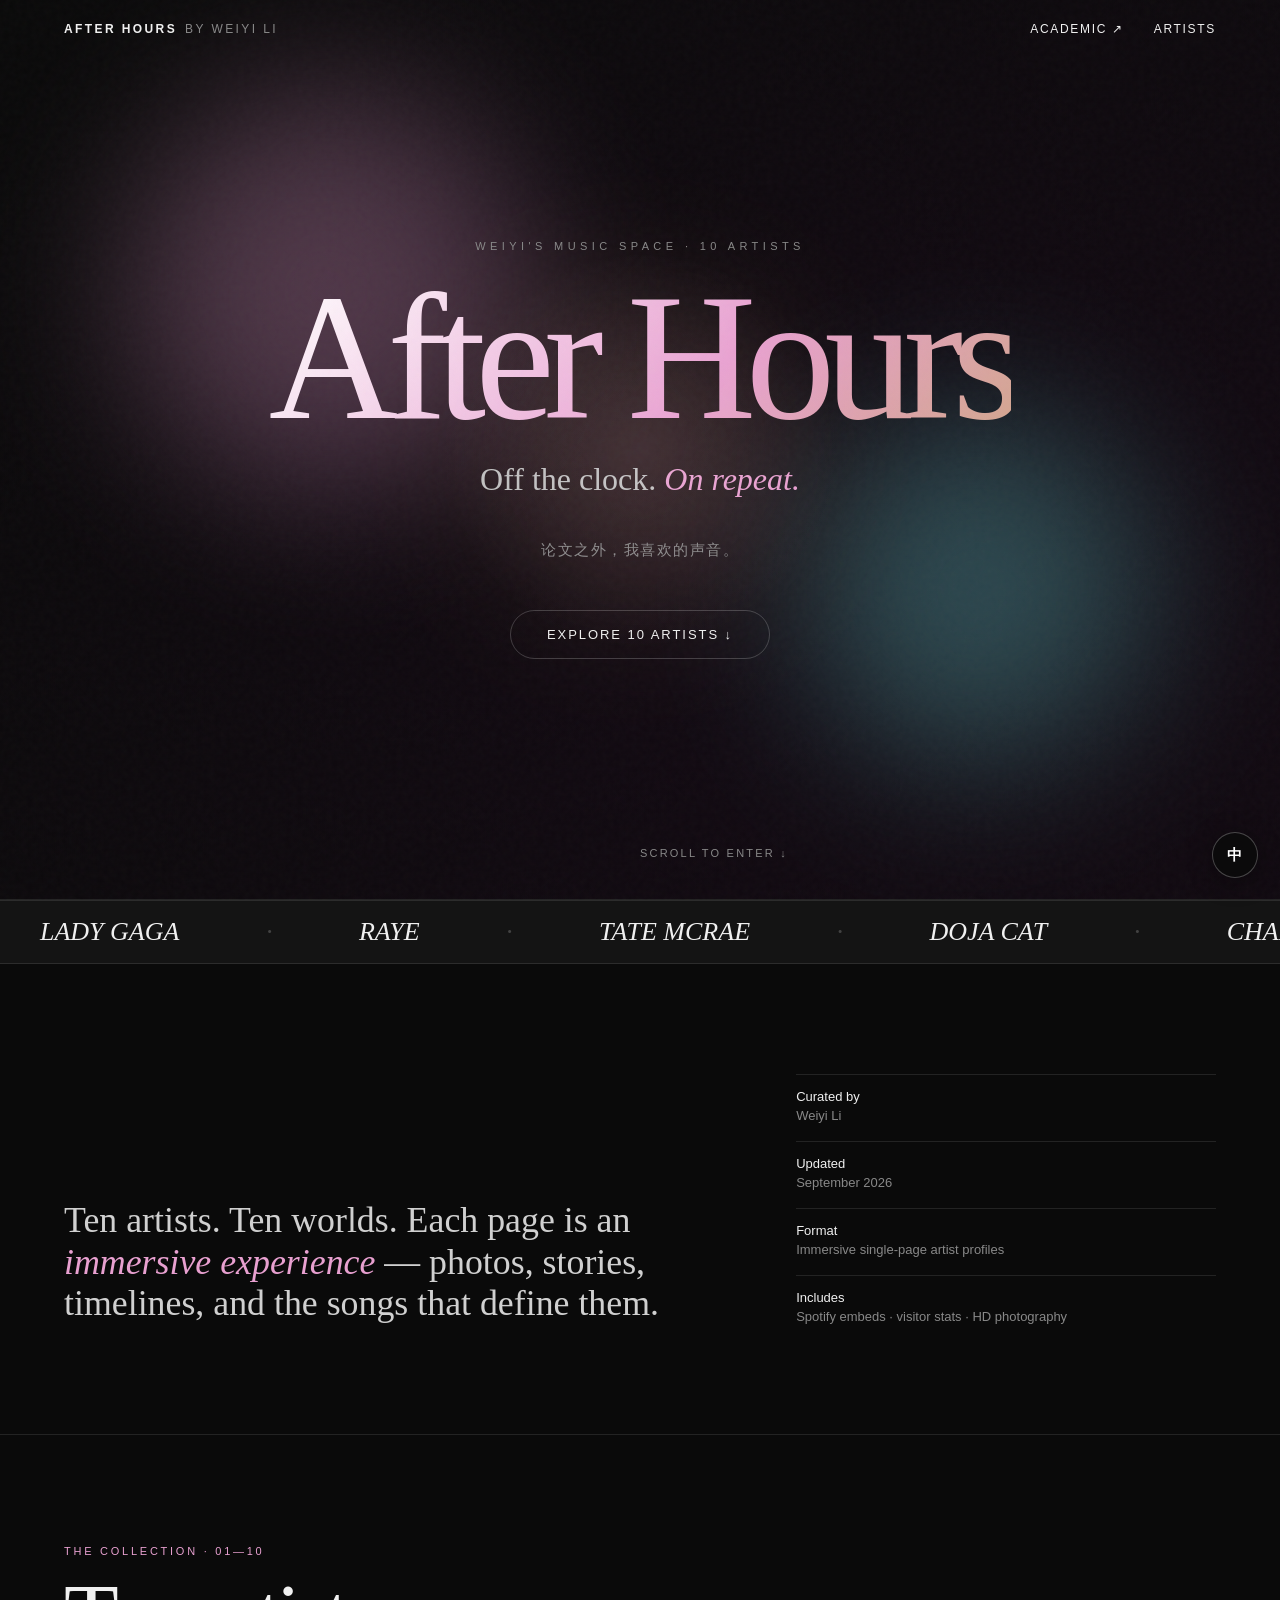
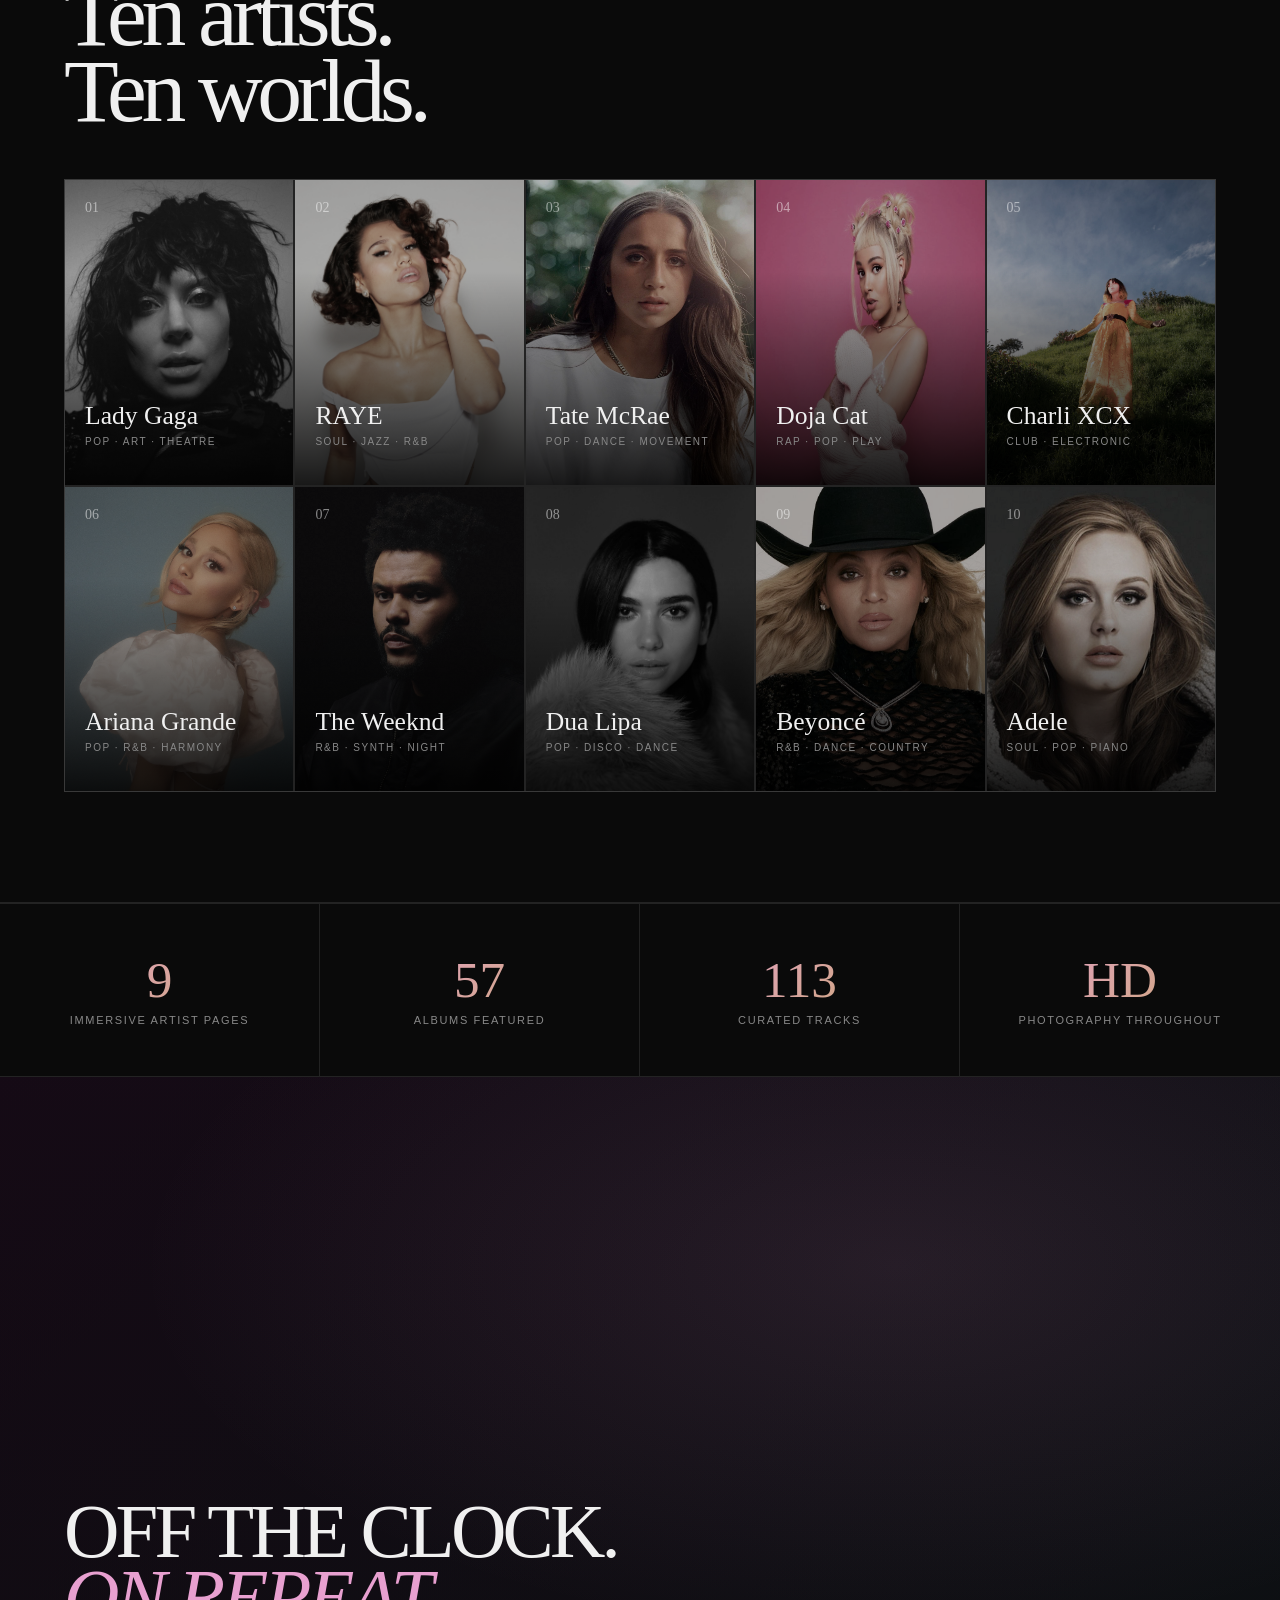
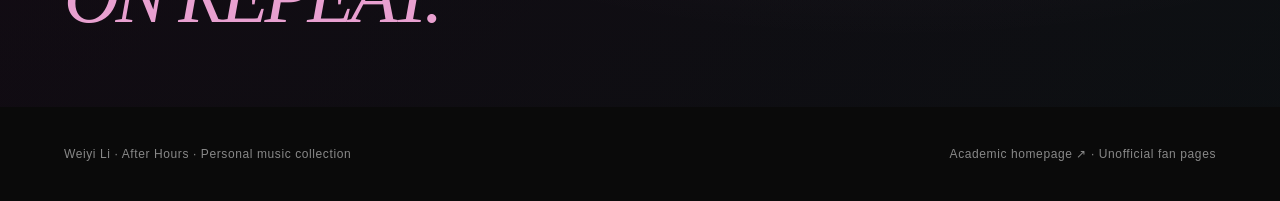
==== commit 44aed7c8: "Add one-click Chinese translation button to all pages" ====
--- a/music/index.html
+++ b/music/index.html
@@ -273,5 +273,6 @@
 // Stagger card reveals
 document.querySelectorAll('.artist-card').forEach((card,i)=>{card.style.transitionDelay=(i*0.05)+'s'});
 </script>
+<script src="../translate.js" defer></script>
 </body>
 </html>
